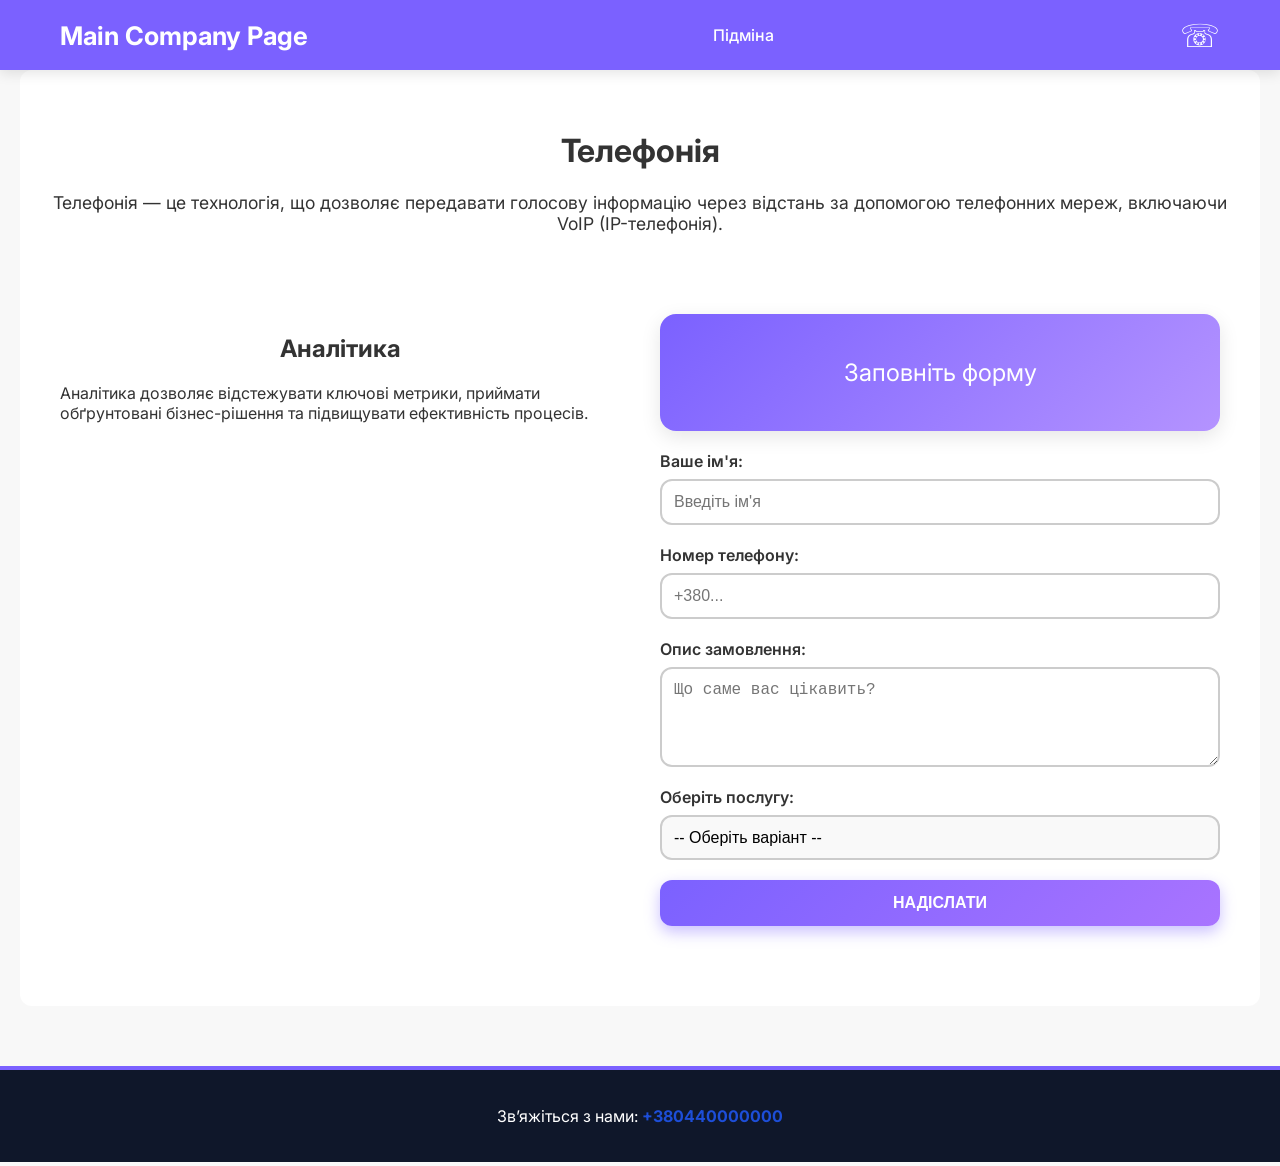
==== index.html @ 096d33eb "add google tag manager and ringostat scripts" ====
<!DOCTYPE html>
<html lang="uk">
<head>
  <!-- Google Tag Manager -->
<script async src="https://www.googletagmanager.com/gtag/js?id=G-0JY12TXXZ5"></script>
<script>
  window.dataLayer = window.dataLayer || [];
  function gtag(){dataLayer.push(arguments);}
  gtag('js', new Date());

  gtag('config', 'G-0JY12TXXZ5');
</script>


  <!-- End Google Tag Manager -->

 <script type="text/javascript">
    (function (d,s,u,e,p) {
      p=d.getElementsByTagName(s)[0],e=d.createElement(s),
      e.async=1,e.src=u,p.parentNode.insertBefore(e,p);
    })
    (document,'script','https://script.ringostat.com/v4/1e/1e8eb69b944be70664209dc8a58fe62e1025e516.js');
    var pw=function(){
      if(typeof(ringostatAnalytics)==='undefined'){setTimeout(pw,100);}
      else{ringostatAnalytics.sendHit('pageview');}
    };
    pw();
  </script>

  <!-- 🌐 МЕТА та ПІДКЛЮЧЕННЯ -->
  <meta charset="UTF-8">
  <meta name="viewport" content="width=device-width, initial-scale=1.0">
  <title>Main Page</title>

  <!-- 🎨 Стилі -->
  <link rel="stylesheet" href="styles/base.css">
  <link rel="stylesheet" href="styles/navbar.css">
  <link rel="stylesheet" href="styles/form.css">
  <link rel="stylesheet" href="styles/footer.css">
  <link rel="stylesheet" href="styles/substitution.css">
  <link rel="icon" type="image/png" href="images/index_logo/logo.png">

  <!-- ⚙️ Скрипти -->
  <script src="script.js" defer></script>
  <script src="script-style.js" defer></script>

  <!-- 🆕 СКРИПТ ДЛЯ ЗБИРАННЯ GCLID -->
  <script>
    document.addEventListener('DOMContentLoaded', () => {
      const params = new URLSearchParams(window.location.search);
      const gclid = params.get('gclid');
      if (gclid) {
        // Зберігаємо в локальне сховище браузера
        localStorage.setItem('gclid', gclid);
        console.log('GCLID збережено:', gclid);
      }
    });
  </script>
  <link rel="stylesheet" href="https://fonts.googleapis.com/css2?family=Inter:wght@400;600;700&display=swap">
</head>

<body>
  <!-- 🛑 Noscript Google Tag Manager -->

  <!-- 🔝 НАВІГАЦІЯ -->
  <header class="header">
    <nav class="navbar">
      <div class="navbar-container">
        <div class="burger" id="burger">&#9776;</div>
        <a href="index.html" class="logo">Main Company Page</a>
        <ul class="nav-links" id="navLinks">
          <li><a href="substitution.html">Підміна</a></li>
        </ul>
        <a href="tel:+380000000000" class="phone-icon" id="phoneIcon">&#9743;</a>
      </div>
    </nav>
  </header>

  <!-- 📄 ГОЛОВНИЙ ВМІСТ -->
  <div class="page-container">
    <h1>Телефонія</h1>
    <p class="intro-text">
      Телефонія — це технологія, що дозволяє передавати голосову інформацію через відстань за допомогою телефонних мереж, включаючи VoIP (IP-телефонія).
    </p>

    <!-- 📊 Аналітика + Форма -->
    <div class="form-analytics-wrapper">

      <!-- 🔍 Аналітика -->
      <div class="analytics-text" id="analytics">
        <h2>Аналітика</h2>
        <p>Аналітика дозволяє відстежувати ключові метрики, приймати обґрунтовані бізнес-рішення та підвищувати ефективність процесів.</p>
      </div>

      <!-- 📝 Форма -->
      <div class="form" id="form">
        <div class="form-header">
          <p>Заповніть форму</p>
        </div>
        <form>
          <label for="name">Ваше ім'я:</label>
          <input type="text" id="name" name="name" placeholder="Введіть ім'я" required />
      
          <label for="phone">Номер телефону:</label>
          <input type="tel" id="phone" name="phone" placeholder="+380..." required />
      
          <label for="order">Опис замовлення:</label>
          <textarea id="order" name="order" placeholder="Що саме вас цікавить?" rows="4" required></textarea>
      
          <label for="product">Оберіть послугу:</label>
          <select id="product" name="product" required>
            <option value="">-- Оберіть варіант --</option>
            <option value="analytics">Аналітика</option>
            <option value="telephony">Телефонія</option>
            <option value="callback">Коллбек</option>
          </select>
      
          <!-- ✅ Додана кнопка -->
          <button type="submit" class="fancy-button">Надіслати</button>
        </form>
      </div>
    </div>
  </div>

  <!-- 🔚 ФУТЕР -->
  <footer class="footer" id="contact">
    <p>Зв’яжіться з нами: <a href="tel:+380440000000">+380440000000</a></p>
  </footer>
</body>
</html>
---- styles/base.css ----
:root{
  --primary: #1D4ED8;
  --primary-hover: #1E40AF;
  --accent: #F43F5E;
  --success: #16A34A;
  --text: #0F172A;
  --bg: #FFFFFF;
  --bg-alt: #F8FAFC;
  --border: #E5E7EB;
  --link: #1D4ED8;
}


body {
  font-family: Inter, system-ui, -apple-system, 'Segoe UI', Roboto, 'Helvetica Neue', Arial, 'Apple Color Emoji','Segoe UI Emoji';
  margin: 0;
  padding: 0;
  background-color: #f8f8f8;
  color: #333;
}
h1, h2 {
  text-align: center;
}
.page-container {
  max-width: 1200px;
  margin: 0 auto;
  padding: 40px 20px;
  background-color: #fff;
  border-radius: 12px;
}
.intro-text {
  text-align: center;
  font-size: 1.1rem;
  margin-bottom: 40px;
}
body {
  overflow-x: hidden;
}
.navbar-container,
.nav-links,
.container,
.form-analytics-wrapper {
  max-width: 100%;
  box-sizing: border-box;
}
@media (max-width: 850px) {
  .form-analytics-wrapper {
    flex-direction: column;
  }
  .analytics-text, .form, .container {
    width: 100%;
  }
}
@media (max-width: 768px) {
  .form-analytics-wrapper {
    flex-direction: column;
    padding: 20px 10px;
    gap: 20px;
  }
  .container {
    width: 100%;
    padding: 16px;
  }
  input, textarea, select {
    font-size: 1rem;
    padding: 10px;
    margin-bottom: 16px;
  }
  #callButton {
    font-size: 1rem;
    padding: 12px;
    width: 100%;
  }
}
---- styles/navbar.css ----
body { font-family: Inter, system-ui, -apple-system, 'Segoe UI', Roboto, 'Helvetica Neue', Arial, 'Apple Color Emoji','Segoe UI Emoji'; }

:root{
  --primary: #1D4ED8;
  --primary-hover: #1E40AF;
  --accent: #F43F5E;
  --success: #16A34A;
  --text: #0F172A;
  --bg: #FFFFFF;
  --bg-alt: #F8FAFC;
  --border: #E5E7EB;
  --link: #1D4ED8;
}


.navbar {
  background-color: #7b61ff;
  position: sticky;
  top: 0;
  z-index: 1000;
  box-shadow: 0 4px 12px rgba(0, 0, 0, 0.1);
  height: 70px;
  display: flex;
  align-items: center;
}
.navbar-container {
  max-width: 1200px;
  margin: 0 auto;
  width: 100%;
  display: flex;
  justify-content: space-between;
  align-items: center;
  padding: 0 20px;
}
.logo {
  font-size: 1.6rem;
  font-weight: bold;
  color: #fff;
  text-decoration: none;
}
.nav-links {
  display: flex;
  list-style: none;
  gap: 20px;
  margin: 0;
  padding: 0;
}
.nav-links li a {
  color: white;
  text-decoration: none;
  font-weight: 500;
  transition: color 0.3s;
}
.nav-links li a:hover {
  color: #d1c3ff;
}
.burger,
.phone-icon {
  font-size: 2rem;
  color: white;
  cursor: pointer;
  background: none;
  border: none;
}
.burger {
  display: none;
}
.phone-icon {
  text-decoration: none;
}
@media (max-width: 768px) {
  .navbar-container {
    justify-content: space-between;
  }
  .burger {
    display: block;
    order: 1;
  }
  .logo {
    order: 2;
    margin: 0 auto;
  }
  .phone-icon {
    display: block;
    order: 3;
  }
  .nav-links {
    display: none;
    flex-direction: column;
    background-color: #1D4ED8;
    position: absolute;
    top: 70px;
    right: 0;
    width: 100%;
    padding: 15px 0;
    text-align: center;
  }
  .nav-links.active {
    display: flex;
  }
  .nav-links {
    right: 0;
    left: 0;
    width: 100%;
  }
}
---- styles/form.css ----
body { font-family: Inter, system-ui, -apple-system, 'Segoe UI', Roboto, 'Helvetica Neue', Arial, 'Apple Color Emoji','Segoe UI Emoji'; }

:root{
  --primary: #1D4ED8;
  --primary-hover: #1E40AF;
  --accent: #F43F5E;
  --success: #16A34A;
  --text: #0F172A;
  --bg: #FFFFFF;
  --bg-alt: #F8FAFC;
  --border: #E5E7EB;
  --link: #1D4ED8;
}


.form-analytics-wrapper {
  display: flex;
  justify-content: space-between;
  gap: 40px;
  flex-wrap: wrap;
  padding: 40px 20px;
}
.analytics-text, .form {
  flex: 1 1 45%;
}
.container {
  background-color: #ffffff;
  padding: 20px;
  border-radius: 12px;
  box-shadow: 0 4px 10px rgba(0, 0, 0, 0.05);
  flex: 1 1 45%;
  display: flex;
  flex-direction: column;
  align-items: stretch;
}
.container h2 {
  text-align: center;
  margin-bottom: 20px;
}
.form-header {
  background: linear-gradient(135deg, #7b61ff, #b493ff);
  color: white;
  padding: 20px;
  border-radius: 16px;
  text-align: center;
  font-size: 1.5rem;
  margin-bottom: 20px;
  box-shadow: 0 6px 20px rgba(0, 0, 0, 0.1);
}
form {
  display: flex;
  flex-direction: column;
}
label {
  font-weight: 600;
  margin-bottom: 8px;
}
input, textarea, select {
  padding: 12px;
  margin-bottom: 20px;
  font-size: 1rem;
  border: 2px solid #ccc;
  border-radius: 12px;
  width: 100%;
  box-sizing: border-box;
}
select {
  appearance: none;
  background: #f9f9f9 url("data:image/svg+xml,%3Csvg width='10' height='6'...") no-repeat right 16px center;
  background-size: 12px;
}
select:focus {
  border-color: #7b61ff;
  box-shadow: 0 0 0 4px rgba(123, 97, 255, 0.2);
  background-color: #fff;
  outline: none;
}
.fancy-button {
  background: linear-gradient(135deg, #7b61ff, #a974ff);
  color: white;
  padding: 14px;
  font-size: 1rem;
  font-weight: 600;
  border: none;
  border-radius: 12px;
  cursor: pointer;
  text-transform: uppercase;
  box-shadow: 0 6px 15px rgba(123, 97, 255, 0.4);
  transition: 0.3s ease;
}
.fancy-button:hover {
  background: linear-gradient(135deg, #6a4fff, #965fff);
  transform: translateY(-2px);
  box-shadow: 0 8px 20px rgba(123, 97, 255, 0.5);
}
.fancy-button:active {
  transform: scale(0.98);
}
---- styles/footer.css ----
body { font-family: Inter, system-ui, -apple-system, 'Segoe UI', Roboto, 'Helvetica Neue', Arial, 'Apple Color Emoji','Segoe UI Emoji'; }

:root{
  --primary: #1D4ED8;
  --primary-hover: #1E40AF;
  --accent: #F43F5E;
  --success: #16A34A;
  --text: #0F172A;
  --bg: #FFFFFF;
  --bg-alt: #F8FAFC;
  --border: #E5E7EB;
  --link: #1D4ED8;
}


.footer {
  background-color: #0F172A;
  color: #fff;
  text-align: center;
  padding: 20px;
  margin-top: 60px;
  border-top: 4px solid #7b61ff;
}
.footer a {
  color: var(--link);
  font-weight: bold;
  text-decoration: none;
}
.footer a:hover {
  text-decoration: underline;
}
---- styles/substitution.css ----
body { font-family: Inter, system-ui, -apple-system, 'Segoe UI', Roboto, 'Helvetica Neue', Arial, 'Apple Color Emoji','Segoe UI Emoji'; }

:root{
  --primary: #1D4ED8;
  --primary-hover: #1E40AF;
  --accent: #F43F5E;
  --success: #16A34A;
  --text: #0F172A;
  --bg: #FFFFFF;
  --bg-alt: #F8FAFC;
  --border: #E5E7EB;
  --link: #1D4ED8;
}


.phone-links-grid {
  display: grid;
  grid-template-columns: repeat(auto-fit, minmax(260px, 1fr));
  gap: 24px;
  padding: 40px;
  max-width: 1100px;
  margin: 0 auto;
  background: #f6f6f6;
  border-radius: 12px;
}
.phone-card {
  background: #fff;
  border-radius: 12px;
  box-shadow: 0 4px 12px rgba(0,0,0,0.06);
  padding: 20px;
  text-align: center;
  transition: all 0.3s;
}
.phone-card:hover {
  transform: translateY(-4px);
  box-shadow: 0 8px 20px rgba(0,0,0,0.1);
}
.phone-card a,
.phone-card p {
  margin: 0;
  display: inline-block;
  font-size: 16px;
  color: #333;
  text-decoration: none;
}
.phone-card p {
  margin-bottom: 10px;
}
.link-default { color: #000; font-weight: 500; }
.button-fancy { background: linear-gradient(135deg, #7b61ff, #a974ff); color: white; padding: 10px 20px; border-radius: 10px; font-weight: bold; }
.link-inline { color: #007BFF; text-decoration: underline; }
.btn-cta { background: #4CAF50; color: var(--link); padding: 10px 20px; border-radius: 6px; display: inline-block; }
.button-bordered { border: 1px solid #ccc; padding: 8px 16px; border-radius: 4px; color: #333; }
.banner-link a { font-weight: bold; font-size: 1.1rem; color: var(--link); }
.link-muted { color: gray; font-style: italic; }
.btn-dark { background: #000; color: #fff; padding: 8px 16px; border-radius: 5px; }
.flex-link { display: flex; justify-content: center; align-items: center; gap: 8px; color: #007BFF; }
.link-hover { color: #0066cc; transition: all 0.3s; }
.link-hover:hover { color: red; }
.icon { font-size: 20px; }
.operator-logo {
  width: 20px;
  height: 20px;
  vertical-align: middle;
  margin-right: 8px;
}
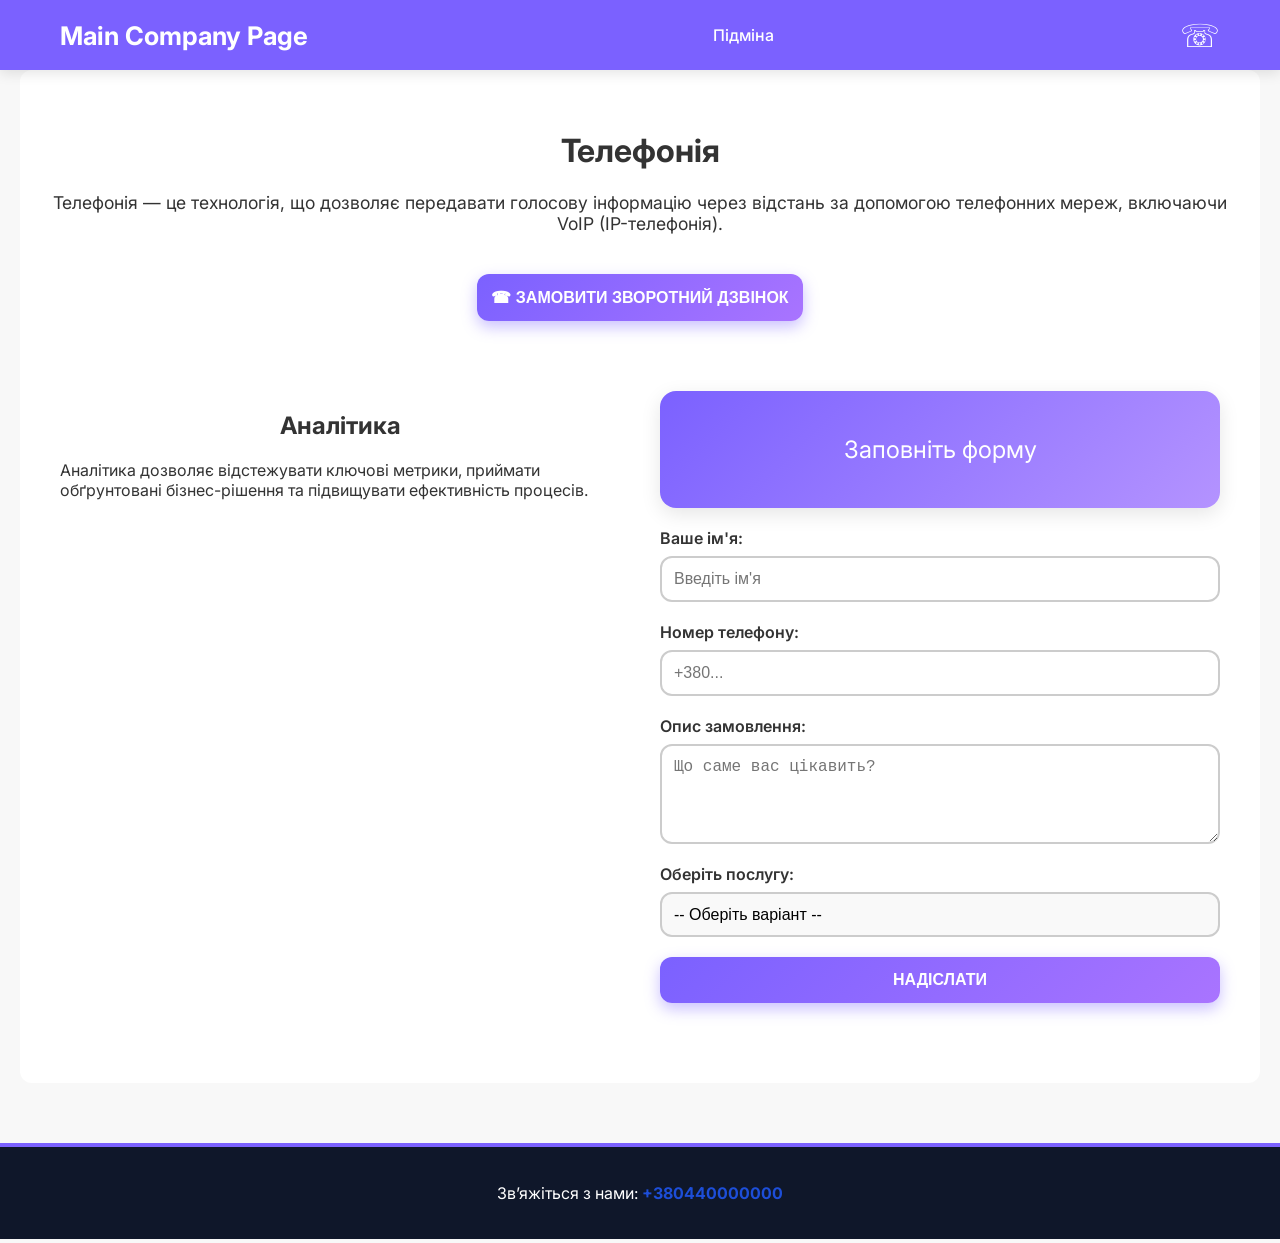
==== commit f60917b1: "call back" ====
--- a/index.html
+++ b/index.html
@@ -2,19 +2,17 @@
 <html lang="uk">
 <head>
   <!-- Google Tag Manager -->
-<script async src="https://www.googletagmanager.com/gtag/js?id=G-0JY12TXXZ5"></script>
-<script>
-  window.dataLayer = window.dataLayer || [];
-  function gtag(){dataLayer.push(arguments);}
-  gtag('js', new Date());
+  <script async src="https://www.googletagmanager.com/gtag/js?id=G-0JY12TXXZ5"></script>
+  <script>
+    window.dataLayer = window.dataLayer || [];
+    function gtag(){dataLayer.push(arguments);}
+    gtag('js', new Date());
 
-  gtag('config', 'G-0JY12TXXZ5');
-</script>
-
-
+    gtag('config', 'G-0JY12TXXZ5');
+  </script>
   <!-- End Google Tag Manager -->
 
- <script type="text/javascript">
+  <script type="text/javascript">
     (function (d,s,u,e,p) {
       p=d.getElementsByTagName(s)[0],e=d.createElement(s),
       e.async=1,e.src=u,p.parentNode.insertBefore(e,p);
@@ -60,8 +58,6 @@
 </head>
 
 <body>
-  <!-- 🛑 Noscript Google Tag Manager -->
-
   <!-- 🔝 НАВІГАЦІЯ -->
   <header class="header">
     <nav class="navbar">
@@ -82,6 +78,11 @@
     <p class="intro-text">
       Телефонія — це технологія, що дозволяє передавати голосову інформацію через відстань за допомогою телефонних мереж, включаючи VoIP (IP-телефонія).
     </p>
+
+    <!-- 📞 КНОПКА ВИКЛИКУ CALLBACK -->
+    <div style="text-align: center; margin: 30px 0;">
+      <button type="button" class="fancy-button" onclick="ringostatAPI.openCallbackForm()">☎ Замовити зворотний дзвінок</button>
+    </div>
 
     <!-- 📊 Аналітика + Форма -->
     <div class="form-analytics-wrapper">
@@ -124,7 +125,8 @@
 
   <!-- 🔚 ФУТЕР -->
   <footer class="footer" id="contact">
-    <p>Зв’яжіться з нами: <a href="tel:+380440000000">+380440000000</a></p>
+    <!-- Додано клас ringostat-phone для коректної підміни номера у футері -->
+    <p>Зв’яжіться з нами: <a href="tel:+380440000000" class="ringostat-phone">+380440000000</a></p>
   </footer>
 </body>
 </html>
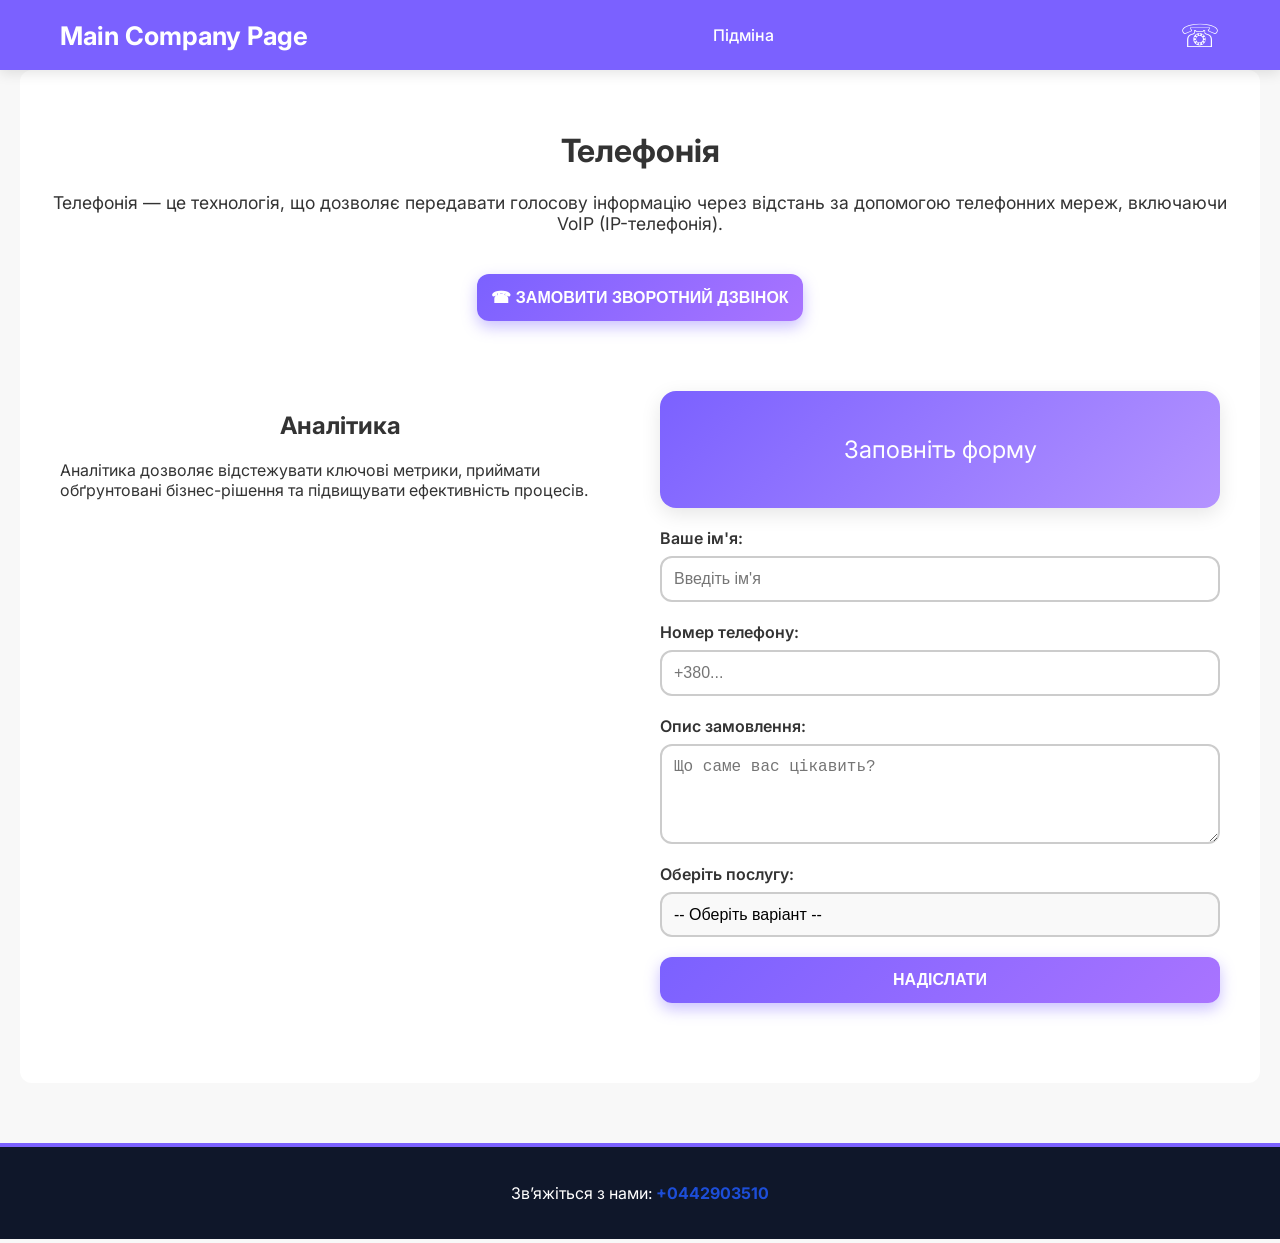
==== commit 47e91705: "footer phone index" ====
--- a/index.html
+++ b/index.html
@@ -126,7 +126,7 @@
   <!-- 🔚 ФУТЕР -->
   <footer class="footer" id="contact">
     <!-- Додано клас ringostat-phone для коректної підміни номера у футері -->
-    <p>Зв’яжіться з нами: <a href="tel:+380440000000" class="ringostat-phone">+380440000000</a></p>
+    <p>Зв’яжіться з нами: <a href="tel:+0442903510" class="ringostat-phone">+0442903510</a></p>
   </footer>
 </body>
 </html>
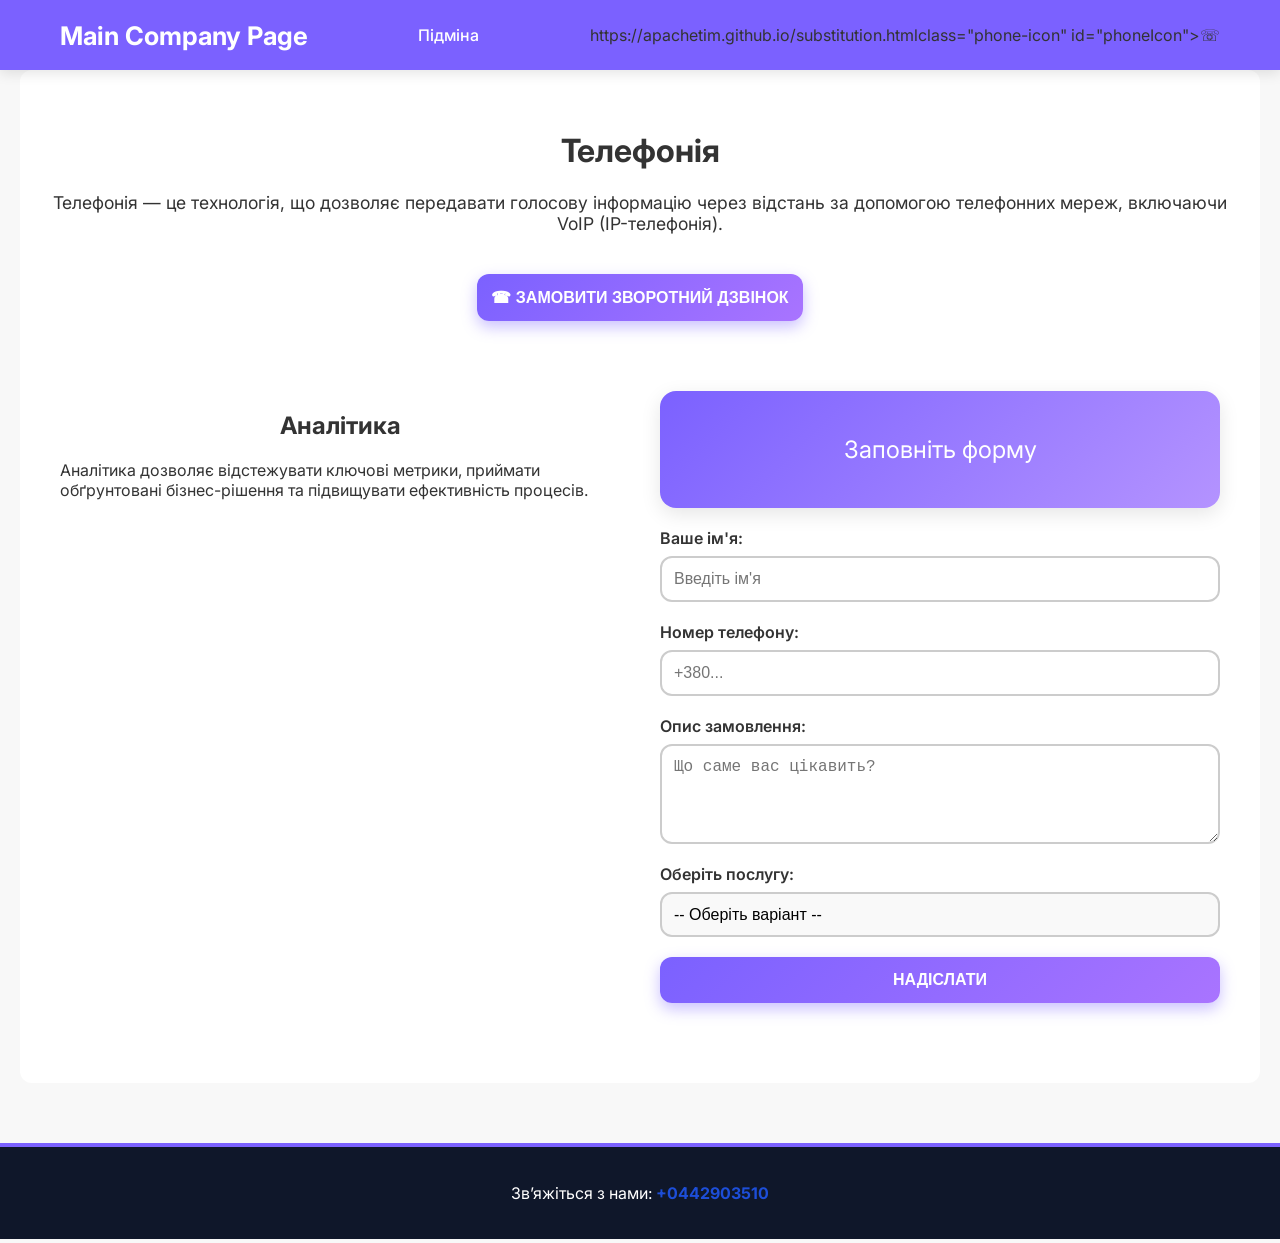
==== commit 538c2be1: "phone icon code changed" ====
--- a/index.html
+++ b/index.html
@@ -67,7 +67,7 @@
         <ul class="nav-links" id="navLinks">
           <li><a href="substitution.html">Підміна</a></li>
         </ul>
-        <a href="tel:+380000000000" class="phone-icon" id="phoneIcon">&#9743;</a>
+       https://apachetim.github.io/substitution.htmlclass="phone-icon" id="phoneIcon">&#9743;</a>
       </div>
     </nav>
   </header>
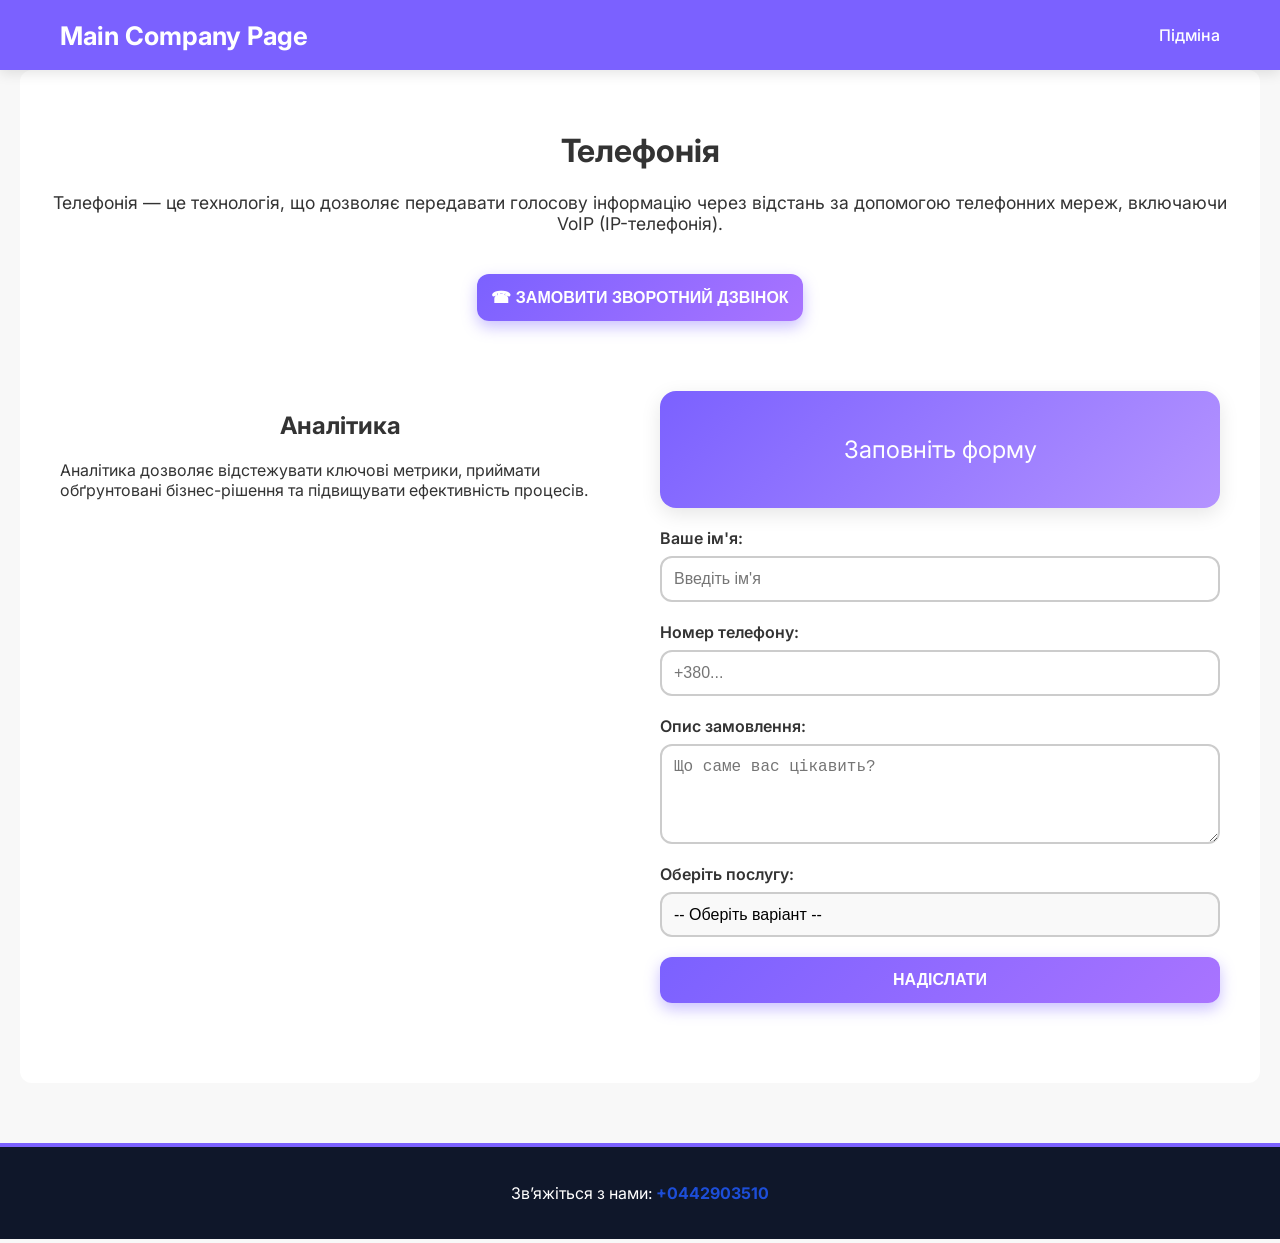
==== commit 41c20883: "typo removed" ====
--- a/index.html
+++ b/index.html
@@ -67,7 +67,7 @@
         <ul class="nav-links" id="navLinks">
           <li><a href="substitution.html">Підміна</a></li>
         </ul>
-       https://apachetim.github.io/substitution.htmlclass="phone-icon" id="phoneIcon">&#9743;</a>
+       
       </div>
     </nav>
   </header>
--- a/styles/navbar.css
+++ b/styles/navbar.css
@@ -104,3 +104,13 @@
     width: 100%;
   }
 }
+#phoneIcon {
+  font-size: 0 !important; /* Робить підмінні цифри абсолютно невидимими */
+  text-decoration: none;
+}
+
+#phoneIcon::before {
+  content: "\260E"; /* CSS-код іконки телефону (☎) */
+  font-size: 24px;  /* Повертаємо розмір тільки для нашої іконки */
+  color: #333;      /* Задайте колір, який підходить під ваш дизайн */
+}
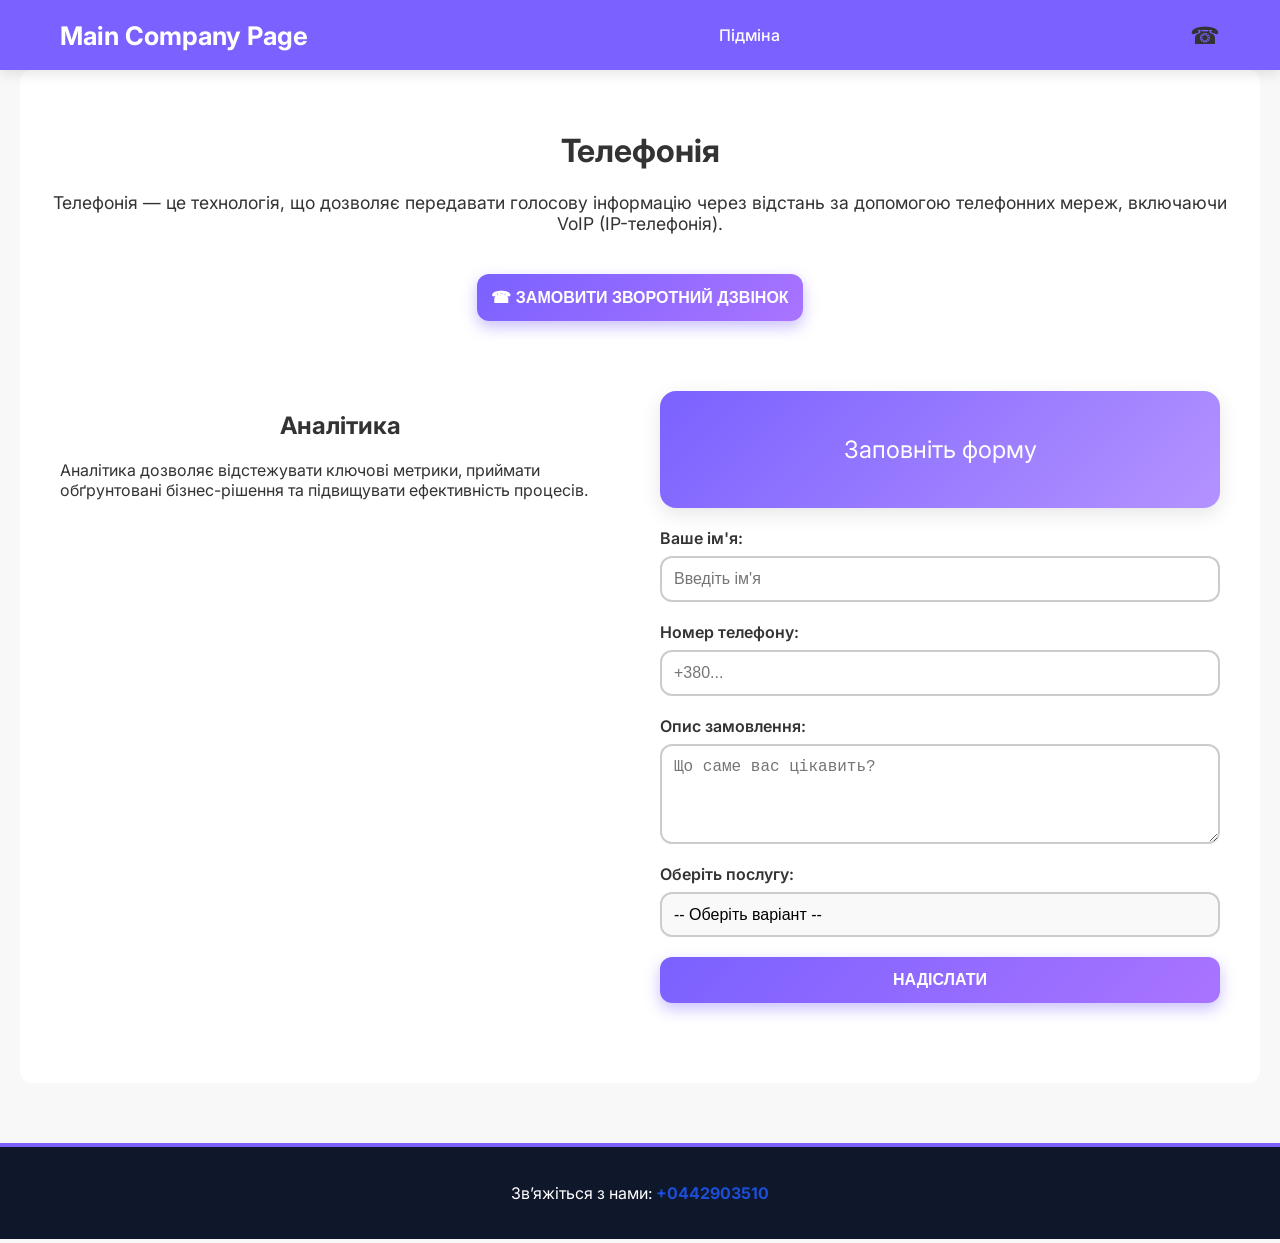
==== commit 534a62f4: "phone icon readed" ====
--- a/index.html
+++ b/index.html
@@ -67,7 +67,9 @@
         <ul class="nav-links" id="navLinks">
           <li><a href="substitution.html">Підміна</a></li>
         </ul>
-       
+        <a href="tel:+380000000000" class="phone-icon" id="phoneIcon">
+  &#9743; <span class="hidden-number" style="display: none;">+380000000000</span>
+</a>
       </div>
     </nav>
   </header>
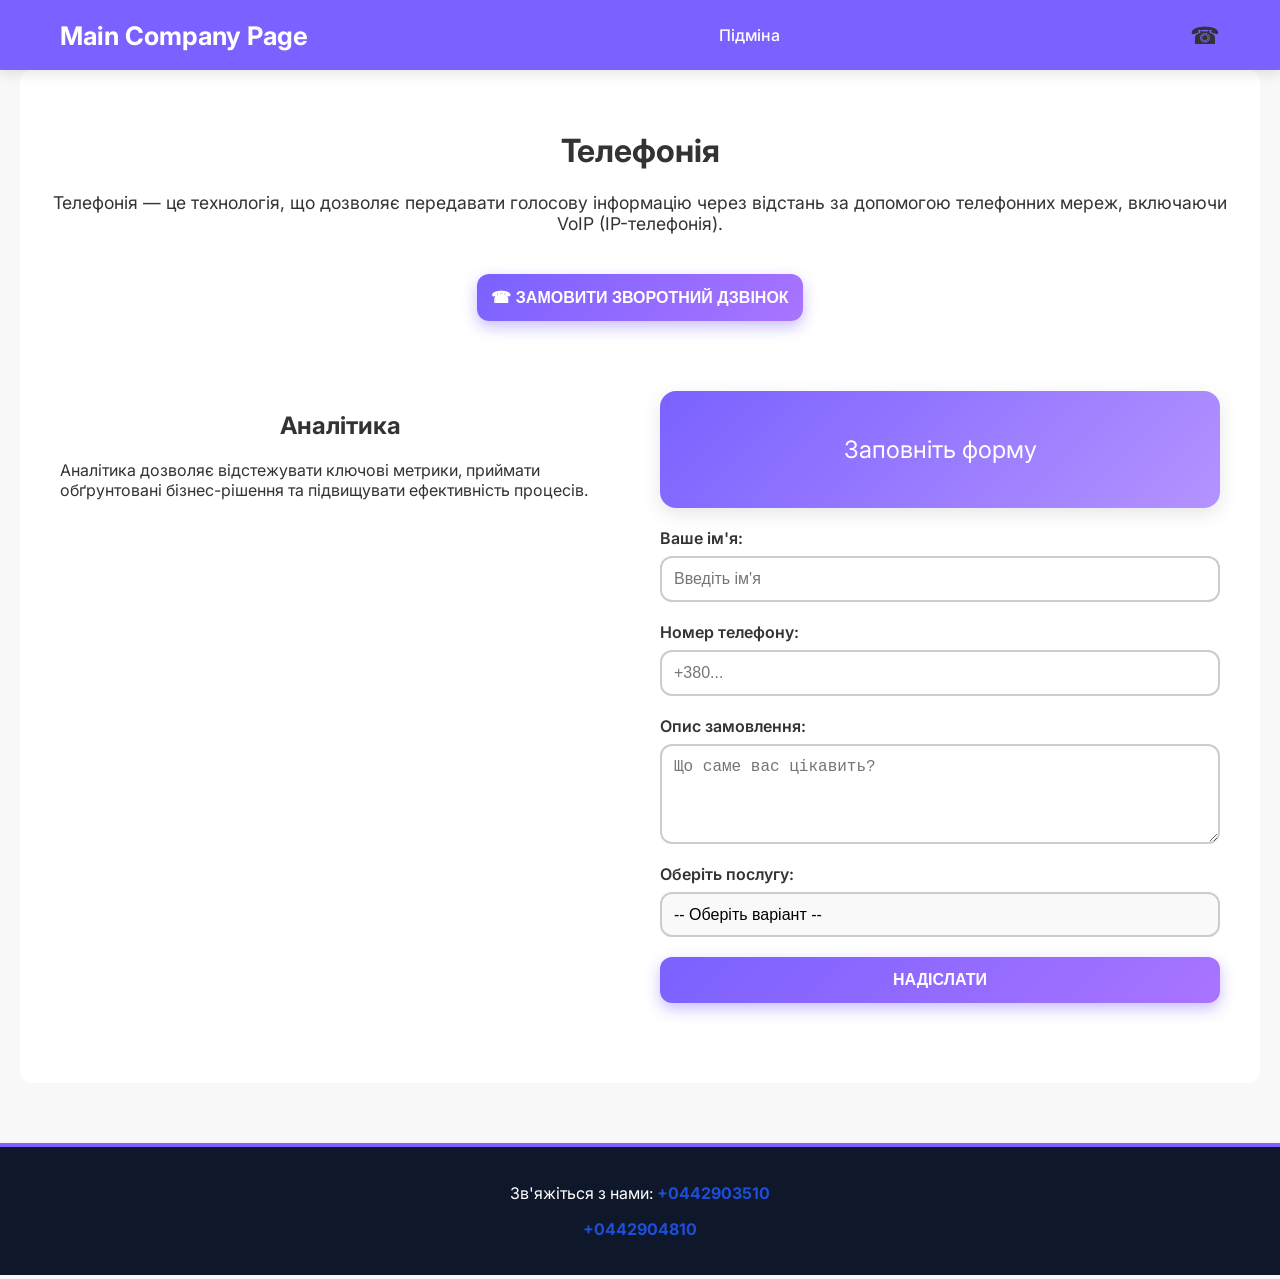
==== commit b7f859e9: "footer 2 added to index" ====
--- a/index.html
+++ b/index.html
@@ -2,14 +2,14 @@
 <html lang="uk">
 <head>
   <!-- Google Tag Manager -->
-  <script async src="https://www.googletagmanager.com/gtag/js?id=G-0JY12TXXZ5"></script>
-  <script>
-    window.dataLayer = window.dataLayer || [];
-    function gtag(){dataLayer.push(arguments);}
-    gtag('js', new Date());
 
-    gtag('config', 'G-0JY12TXXZ5');
-  </script>
+  <script>(function(w,d,s,l,i){w[l]=w[l]||[];w[l].push({'gtm.start':
+new Date().getTime(),event:'gtm.js'});var f=d.getElementsByTagName(s)[0],
+j=d.createElement(s),dl=l!='dataLayer'?'&l='+l:'';j.async=true;j.src=
+'https://www.googletagmanager.com/gtm.js?id='+i+dl;f.parentNode.insertBefore(j,f);
+})(window,document,'script','dataLayer','GTM-TQWZQ78D');</script>
+
+
   <!-- End Google Tag Manager -->
 
   <script type="text/javascript">
@@ -58,6 +58,13 @@
 </head>
 
 <body>
+
+<!-- Google Tag Manager (noscript) -->
+<noscript><iframe src="https://www.googletagmanager.com/ns.html?id=GTM-TQWZQ78D"
+height="0" width="0" style="display:none;visibility:hidden"></iframe></noscript>
+<!-- End Google Tag Manager (noscript) -->
+
+
   <!-- 🔝 НАВІГАЦІЯ -->
   <header class="header">
     <nav class="navbar">
@@ -128,7 +135,8 @@
   <!-- 🔚 ФУТЕР -->
   <footer class="footer" id="contact">
     <!-- Додано клас ringostat-phone для коректної підміни номера у футері -->
-    <p>Зв’яжіться з нами: <a href="tel:+0442903510" class="ringostat-phone">+0442903510</a></p>
+    <p>Зв'яжіться з нами: <a href="tel:+0442903510" class="footer-phone">+0442903510</a></p>
+    <p><a href="tel:+0442903510" class="footer-phone">+0442904810</a></p>
   </footer>
 </body>
 </html>
